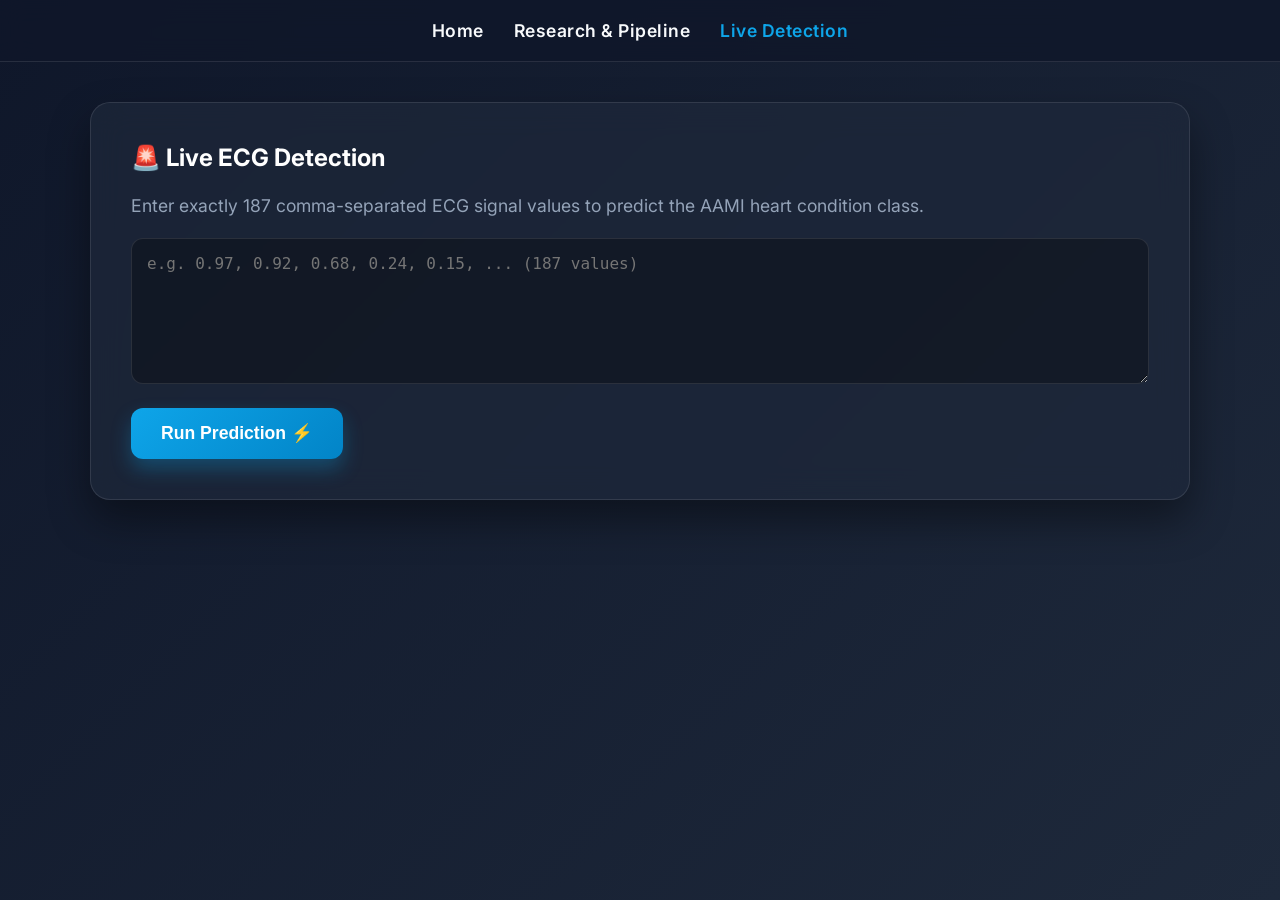
==== Frontend/detect.html @ 258dae29 "Initial commit" ====
<!DOCTYPE html>
<html lang="en">
<head>
    <meta charset="UTF-8">
    <meta name="viewport" content="width=device-width, initial-scale=1.0">
    <title>ECG Anomaly Detection | Detect</title>
    <link rel="stylesheet" href="style.css">
</head>
<body>

    <div class="navbar">
        <a href="index.html">Home</a>
        <a href="research.html">Research & Pipeline</a>
        <a href="detect.html" class="active">Live Detection</a>
    </div>

    <div class="container">
        <div class="card">
            <h2>🚨 Live ECG Detection</h2>
            <p>Enter exactly 187 comma-separated ECG signal values to predict the AAMI heart condition class.</p>

            <textarea id="ecgInput" rows="6" placeholder="e.g. 0.97, 0.92, 0.68, 0.24, 0.15, ... (187 values)"></textarea>

            <br><br>
            <button id="predictBtn" onclick="predict()">Run Prediction ⚡</button>

            <div class="result-box" id="resultBox">
                <div class="result-title" id="predClass">Result</div>
                <p><strong>Confidence:</strong> <span id="predConf">0</span>%</p>
            </div>
        </div>
    </div>

    <script>
        function predict() {
            const input = document.getElementById("ecgInput").value;
            if(!input.trim()) {
                alert("Please enter ECG values.");
                return;
            }

            const ecg = input.split(",").map(val => Number(val.trim()));
            
            const btn = document.getElementById("predictBtn");
            btn.textContent = "Analyzing...";
            btn.disabled = true;

            fetch("http://127.0.0.1:5000/predict", {
                method: "POST",
                headers: { "Content-Type": "application/json" },
                body: JSON.stringify({ ecg: ecg })
            })
            .then(response => response.json())
            .then(data => {
                btn.textContent = "Run Prediction ⚡";
                btn.disabled = false;
                
                const box = document.getElementById("resultBox");
                box.style.display = "block";

                if(data.error) {
                    document.getElementById("predClass").textContent = "Error";
                    document.getElementById("predClass").className = "result-title result-danger";
                    document.getElementById("predConf").parentElement.innerHTML = data.error;
                } else {
                    document.getElementById("predClass").textContent = data.result;
                    document.getElementById("predClass").className = "result-title result-" + data.urgency;
                    document.getElementById("predConf").parentElement.innerHTML = "<strong>Confidence:</strong> " + data.confidence + "%";
                }
            })
            .catch(error => {
                btn.textContent = "Run Prediction ⚡";
                btn.disabled = false;
                alert("Failed to connect to the backend API.");
            });
        }
    </script>

</body>
</html>
---- Frontend/style.css ----
@import url('https://fonts.googleapis.com/css2?family=Inter:wght@300;400;600;800&display=swap');

:root {
    --primary-color: #0ea5e9;
    --primary-hover: #0284c7;
    --bg-color: #0f172a;
    --card-bg: rgba(30, 41, 59, 0.7);
    --text-main: #f8fafc;
    --text-muted: #94a3b8;
    --border-color: rgba(255, 255, 255, 0.1);
}

body {
    font-family: 'Inter', sans-serif;
    margin: 0;
    background: linear-gradient(135deg, #0f172a 0%, #1e293b 100%);
    color: var(--text-main);
    min-height: 100vh;
    background-attachment: fixed;
}

.navbar {
    background: rgba(15, 23, 42, 0.8);
    backdrop-filter: blur(12px);
    -webkit-backdrop-filter: blur(12px);
    padding: 20px 40px;
    display: flex;
    justify-content: center;
    gap: 30px;
    border-bottom: 1px solid var(--border-color);
    position: sticky;
    top: 0;
    z-index: 100;
}

.navbar a {
    color: var(--text-main);
    text-decoration: none;
    font-weight: 600;
    font-size: 1.1rem;
    transition: color 0.3s ease;
    letter-spacing: 0.5px;
}

.navbar a:hover, .navbar a.active {
    color: var(--primary-color);
}

.container {
    max-width: 1100px;
    margin: 40px auto;
    padding: 0 20px;
}

.card {
    background: var(--card-bg);
    backdrop-filter: blur(16px);
    -webkit-backdrop-filter: blur(16px);
    border: 1px solid var(--border-color);
    padding: 40px;
    border-radius: 20px;
    box-shadow: 0 20px 40px rgba(0, 0, 0, 0.4);
    margin-bottom: 40px;
    transition: transform 0.3s ease;
}

.card:hover {
    transform: translateY(-5px);
}

h1, h2, h3 {
    margin-top: 0;
    color: #ffffff;
}

h1 {
    font-size: 2.5rem;
    font-weight: 800;
    background: -webkit-linear-gradient(45deg, #38bdf8, #818cf8);
    -webkit-background-clip: text;
    -webkit-text-fill-color: transparent;
}

p {
    color: var(--text-muted);
    line-height: 1.6;
    font-size: 1.1rem;
}

.hero-stats {
    display: flex;
    gap: 20px;
    margin-top: 30px;
    flex-wrap: wrap;
}

.stat-box {
    flex: 1;
    background: rgba(255, 255, 255, 0.05);
    padding: 20px;
    border-radius: 15px;
    text-align: center;
    border: 1px solid var(--border-color);
}

.stat-box h3 {
    font-size: 2rem;
    margin-bottom: 5px;
    color: var(--primary-color);
}

.stat-box p {
    font-size: 0.9rem;
    margin: 0;
}

button {
    background: linear-gradient(135deg, var(--primary-color) 0%, var(--primary-hover) 100%);
    color: white;
    padding: 15px 30px;
    font-size: 1.1rem;
    font-weight: 600;
    border: none;
    border-radius: 12px;
    cursor: pointer;
    transition: all 0.3s ease;
    box-shadow: 0 10px 20px rgba(14, 165, 233, 0.3);
}

button:hover {
    transform: scale(1.05);
    box-shadow: 0 15px 25px rgba(14, 165, 233, 0.4);
}

textarea {
    width: 100%;
    box-sizing: border-box;
    padding: 15px;
    background: rgba(0, 0, 0, 0.3);
    border: 1px solid var(--border-color);
    border-radius: 12px;
    color: var(--text-main);
    font-family: monospace;
    font-size: 1rem;
    resize: vertical;
    transition: border-color 0.3s ease;
}

textarea:focus {
    outline: none;
    border-color: var(--primary-color);
}

img {
    max-width: 100%;
    border-radius: 12px;
    margin-top: 20px;
    border: 1px solid var(--border-color);
}

.result-box {
    margin-top: 30px;
    padding: 20px;
    border-radius: 12px;
    background: rgba(0,0,0,0.2);
    border: 1px solid var(--border-color);
    display: none;
    animation: fadeIn 0.5s ease;
}

@keyframes fadeIn {
    from { opacity: 0; transform: translateY(10px); }
    to { opacity: 1; transform: translateY(0); }
}

.result-title {
    font-size: 1.5rem;
    font-weight: 800;
    margin-bottom: 10px;
}

.result-success { color: #4ade80; }
.result-danger { color: #f87171; }

#results-json {
    background: rgba(0,0,0,0.3);
    padding: 20px;
    border-radius: 12px;
    color: #a7f3d0;
    font-family: monospace;
    white-space: pre-wrap;
    text-align: left;
    border: 1px solid var(--border-color);
}
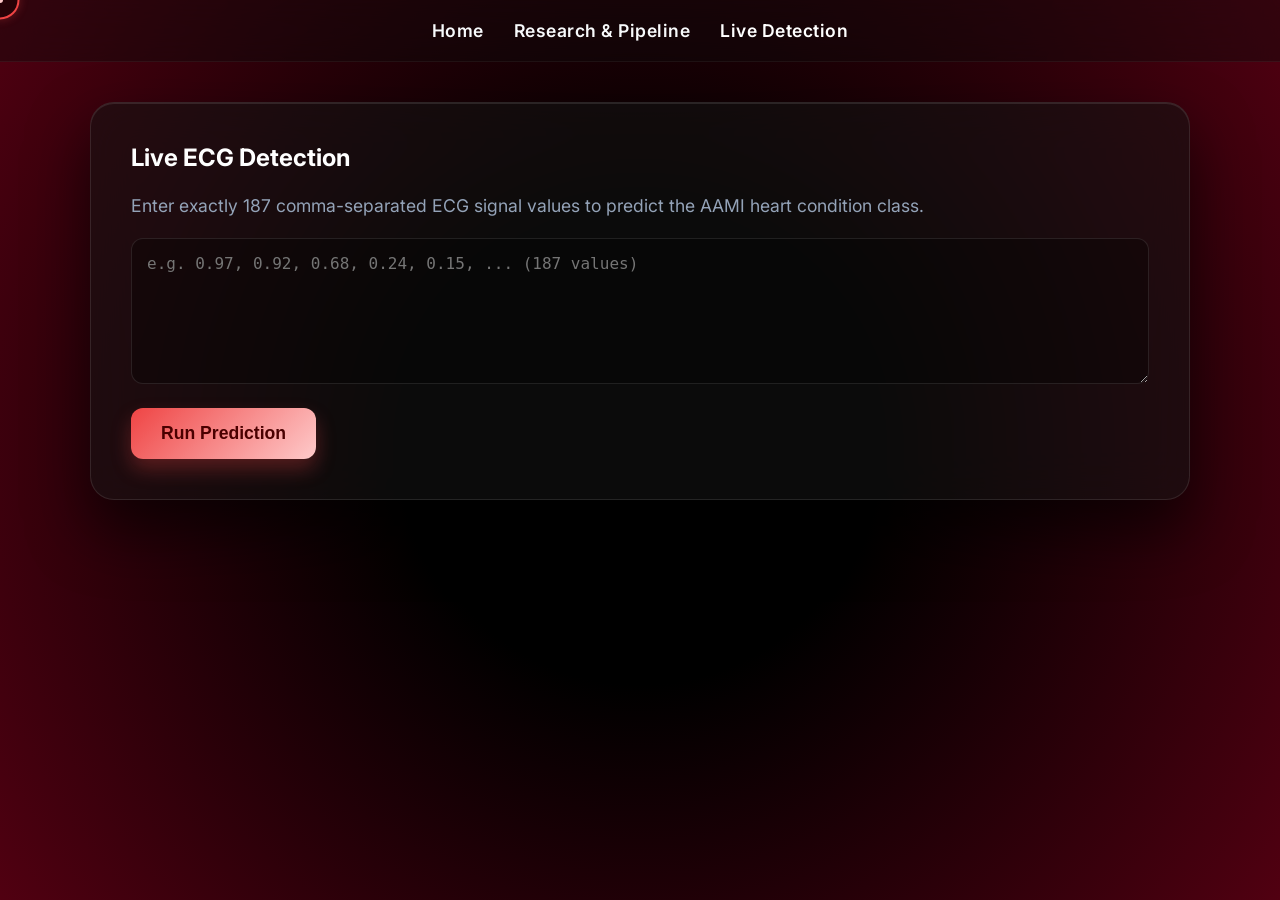
==== commit 6d9e456a: "Update UI/UX and ignore large model files" ====
--- a/Frontend/detect.html
+++ b/Frontend/detect.html
@@ -16,13 +16,13 @@
 
     <div class="container">
         <div class="card">
-            <h2>🚨 Live ECG Detection</h2>
+            <h2>Live ECG Detection</h2>
             <p>Enter exactly 187 comma-separated ECG signal values to predict the AAMI heart condition class.</p>
 
             <textarea id="ecgInput" rows="6" placeholder="e.g. 0.97, 0.92, 0.68, 0.24, 0.15, ... (187 values)"></textarea>
 
             <br><br>
-            <button id="predictBtn" onclick="predict()">Run Prediction ⚡</button>
+            <button id="predictBtn" onclick="predict()">Run Prediction</button>
 
             <div class="result-box" id="resultBox">
                 <div class="result-title" id="predClass">Result</div>
@@ -52,7 +52,7 @@
             })
             .then(response => response.json())
             .then(data => {
-                btn.textContent = "Run Prediction ⚡";
+                btn.textContent = "Run Prediction";
                 btn.disabled = false;
                 
                 const box = document.getElementById("resultBox");
@@ -69,12 +69,13 @@
                 }
             })
             .catch(error => {
-                btn.textContent = "Run Prediction ⚡";
+                btn.textContent = "Run Prediction";
                 btn.disabled = false;
                 alert("Failed to connect to the backend API.");
             });
         }
     </script>
 
+    <script src="cursor.js"></script>
 </body>
 </html>
--- a/Frontend/style.css
+++ b/Frontend/style.css
@@ -1,8 +1,8 @@
 @import url('https://fonts.googleapis.com/css2?family=Inter:wght@300;400;600;800&display=swap');
 
 :root {
-    --primary-color: #0ea5e9;
-    --primary-hover: #0284c7;
+    --primary-color: #ffffff;
+    --primary-hover: #f1f5f9;
     --bg-color: #0f172a;
     --card-bg: rgba(30, 41, 59, 0.7);
     --text-main: #f8fafc;
@@ -13,21 +13,33 @@
 body {
     font-family: 'Inter', sans-serif;
     margin: 0;
-    background: linear-gradient(135deg, #0f172a 0%, #1e293b 100%);
+    background: radial-gradient(circle at center, #000000 30%, #680016 120%);
     color: var(--text-main);
     min-height: 100vh;
     background-attachment: fixed;
+    overflow-x: hidden;
+}
+
+.spline-container {
+    position: fixed;
+    top: 0;
+    left: 0;
+    width: 100%;
+    height: 100vh;
+    z-index: -1;
+    pointer-events: none;
+    /* Allows interacting with the cards over the iframe */
 }
 
 .navbar {
-    background: rgba(15, 23, 42, 0.8);
-    backdrop-filter: blur(12px);
-    -webkit-backdrop-filter: blur(12px);
+    background: rgba(10, 10, 10, 0.4);
+    backdrop-filter: blur(20px);
+    -webkit-backdrop-filter: blur(20px);
     padding: 20px 40px;
     display: flex;
     justify-content: center;
     gap: 30px;
-    border-bottom: 1px solid var(--border-color);
+    border-bottom: 1px solid rgba(255, 255, 255, 0.05);
     position: sticky;
     top: 0;
     z-index: 100;
@@ -42,7 +54,8 @@
     letter-spacing: 0.5px;
 }
 
-.navbar a:hover, .navbar a.active {
+.navbar a:hover,
+.navbar a.active {
     color: var(--primary-color);
 }
 
@@ -53,13 +66,13 @@
 }
 
 .card {
-    background: var(--card-bg);
-    backdrop-filter: blur(16px);
-    -webkit-backdrop-filter: blur(16px);
-    border: 1px solid var(--border-color);
+    background: rgba(20, 20, 20, 0.55);
+    backdrop-filter: blur(24px);
+    -webkit-backdrop-filter: blur(24px);
+    border: 1px solid rgba(255, 255, 255, 0.1);
     padding: 40px;
-    border-radius: 20px;
-    box-shadow: 0 20px 40px rgba(0, 0, 0, 0.4);
+    border-radius: 24px;
+    box-shadow: 0 30px 60px rgba(0, 0, 0, 0.6), inset 0 1px 0 rgba(255, 255, 255, 0.1);
     margin-bottom: 40px;
     transition: transform 0.3s ease;
 }
@@ -68,7 +81,9 @@
     transform: translateY(-5px);
 }
 
-h1, h2, h3 {
+h1,
+h2,
+h3 {
     margin-top: 0;
     color: #ffffff;
 }
@@ -106,7 +121,7 @@
 .stat-box h3 {
     font-size: 2rem;
     margin-bottom: 5px;
-    color: var(--primary-color);
+    color: #ffffff;
 }
 
 .stat-box p {
@@ -115,21 +130,21 @@
 }
 
 button {
-    background: linear-gradient(135deg, var(--primary-color) 0%, var(--primary-hover) 100%);
-    color: white;
+    background: linear-gradient(135deg, #ef4444 0%, #fecaca 100%);
+    color: #4a0000;
     padding: 15px 30px;
     font-size: 1.1rem;
-    font-weight: 600;
+    font-weight: 800;
     border: none;
     border-radius: 12px;
     cursor: pointer;
     transition: all 0.3s ease;
-    box-shadow: 0 10px 20px rgba(14, 165, 233, 0.3);
+    box-shadow: 0 10px 20px rgba(239, 68, 68, 0.3);
 }
 
 button:hover {
     transform: scale(1.05);
-    box-shadow: 0 15px 25px rgba(14, 165, 233, 0.4);
+    box-shadow: 0 15px 25px rgba(239, 68, 68, 0.5);
 }
 
 textarea {
@@ -162,15 +177,22 @@
     margin-top: 30px;
     padding: 20px;
     border-radius: 12px;
-    background: rgba(0,0,0,0.2);
+    background: rgba(0, 0, 0, 0.2);
     border: 1px solid var(--border-color);
     display: none;
     animation: fadeIn 0.5s ease;
 }
 
 @keyframes fadeIn {
-    from { opacity: 0; transform: translateY(10px); }
-    to { opacity: 1; transform: translateY(0); }
+    from {
+        opacity: 0;
+        transform: translateY(10px);
+    }
+
+    to {
+        opacity: 1;
+        transform: translateY(0);
+    }
 }
 
 .result-title {
@@ -179,11 +201,16 @@
     margin-bottom: 10px;
 }
 
-.result-success { color: #4ade80; }
-.result-danger { color: #f87171; }
+.result-success {
+    color: #4ade80;
+}
+
+.result-danger {
+    color: #f87171;
+}
 
 #results-json {
-    background: rgba(0,0,0,0.3);
+    background: rgba(0, 0, 0, 0.3);
     padding: 20px;
     border-radius: 12px;
     color: #a7f3d0;
@@ -191,4 +218,45 @@
     white-space: pre-wrap;
     text-align: left;
     border: 1px solid var(--border-color);
+}
+
+/* Custom Cursor Styles */
+* {
+    cursor: none !important; /* Hide default cursor */
+}
+
+.cursor-dot {
+    position: fixed;
+    top: 0;
+    left: 0;
+    width: 6px;
+    height: 6px;
+    background-color: #fecaca; /* Soft pink */
+    border-radius: 50%;
+    pointer-events: none;
+    z-index: 99999;
+    transform: translate(-50%, -50%);
+}
+
+.cursor-outline {
+    position: fixed;
+    top: 0;
+    left: 0;
+    width: 35px;
+    height: 35px;
+    border: 2px solid #ef4444; /* Cherry Red */
+    background-color: rgba(20, 0, 0, 0.4); /* Dark blackish-red tint */
+    box-shadow: 0 0 10px rgba(239, 68, 68, 0.3);
+    border-radius: 50%;
+    pointer-events: none;
+    z-index: 99998;
+    transform: translate(-50%, -50%);
+    transition: width 0.15s, height 0.15s, background-color 0.15s;
+}
+
+.cursor-outline.hovering {
+    width: 60px;
+    height: 60px;
+    background-color: rgba(239, 68, 68, 0.3);
+    border-color: #fecaca; /* Pinkish outline on hover */
 }
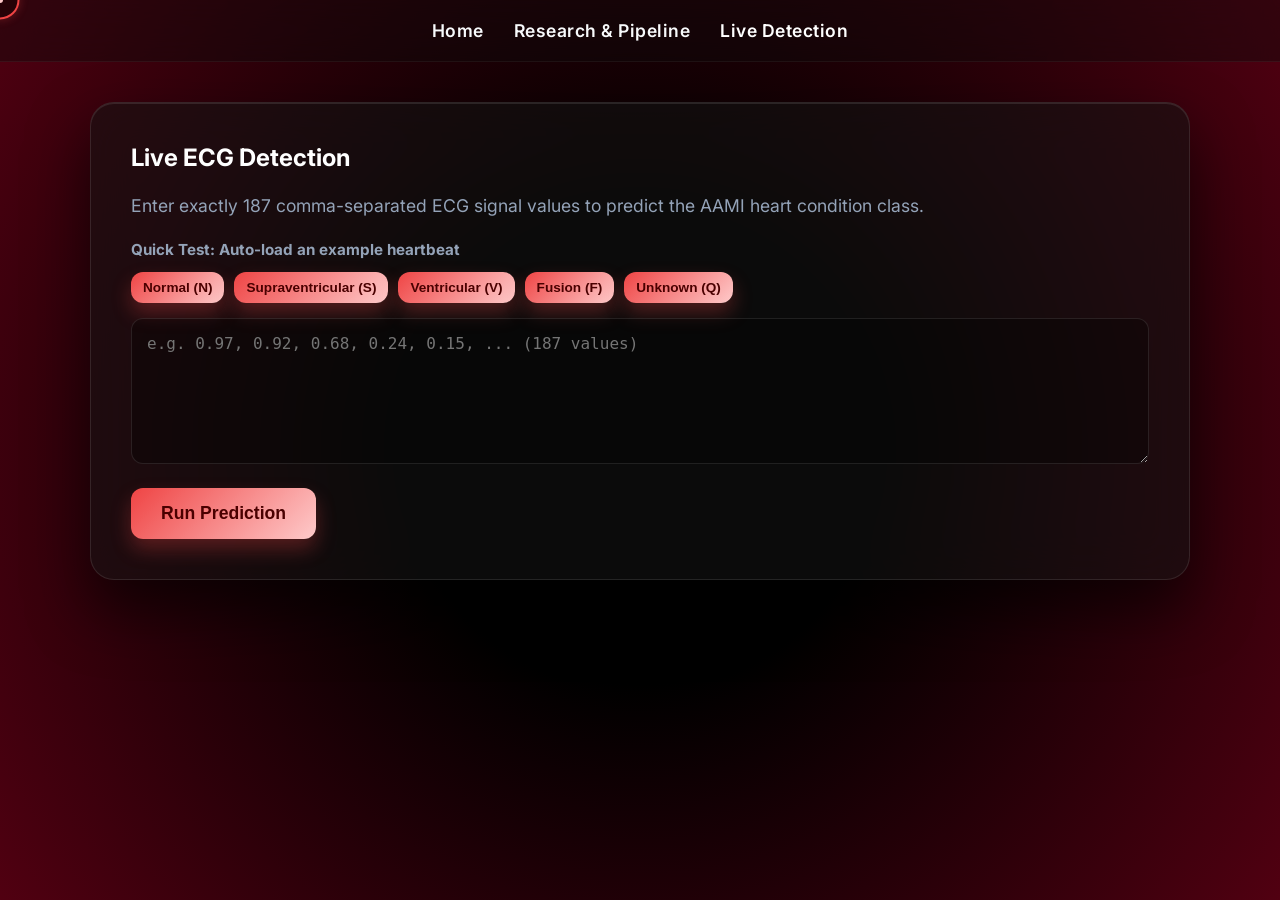
==== commit 243b022d: "add auto input value feature" ====
--- a/Frontend/detect.html
+++ b/Frontend/detect.html
@@ -19,6 +19,17 @@
             <h2>Live ECG Detection</h2>
             <p>Enter exactly 187 comma-separated ECG signal values to predict the AAMI heart condition class.</p>
 
+            <div style="margin-top: 15px; margin-bottom: 15px;">
+                <p style="font-size: 0.95rem; margin-bottom: 10px;"><strong>Quick Test: Auto-load an example heartbeat</strong></p>
+                <div style="display: flex; gap: 10px; flex-wrap: wrap;">
+                    <button style="padding: 8px 12px; font-size: 0.85rem;" onclick="loadExample('N')">Normal (N)</button>
+                    <button style="padding: 8px 12px; font-size: 0.85rem;" onclick="loadExample('S')">Supraventricular (S)</button>
+                    <button style="padding: 8px 12px; font-size: 0.85rem;" onclick="loadExample('V')">Ventricular (V)</button>
+                    <button style="padding: 8px 12px; font-size: 0.85rem;" onclick="loadExample('F')">Fusion (F)</button>
+                    <button style="padding: 8px 12px; font-size: 0.85rem;" onclick="loadExample('Q')">Unknown (Q)</button>
+                </div>
+            </div>
+
             <textarea id="ecgInput" rows="6" placeholder="e.g. 0.97, 0.92, 0.68, 0.24, 0.15, ... (187 values)"></textarea>
 
             <br><br>
@@ -32,6 +43,19 @@
     </div>
 
     <script>
+        const examples = {
+            "N": "1.0000, 0.7583, 0.1116, 0.0000, 0.0806, 0.0785, 0.0661, 0.0496, 0.0475, 0.0351, 0.0310, 0.0289, 0.0351, 0.0269, 0.0393, 0.0351, 0.0434, 0.0475, 0.0537, 0.0537, 0.0702, 0.0723, 0.0847, 0.0971, 0.1219, 0.1322, 0.1694, 0.1963, 0.2149, 0.2355, 0.2541, 0.2645, 0.2851, 0.2727, 0.2665, 0.2397, 0.2149, 0.1736, 0.1570, 0.1240, 0.1219, 0.1074, 0.1054, 0.0971, 0.1054, 0.0992, 0.1054, 0.0992, 0.1074, 0.1074, 0.1157, 0.1116, 0.1219, 0.1116, 0.1198, 0.1116, 0.1136, 0.1116, 0.1219, 0.1054, 0.1074, 0.1012, 0.1012, 0.0868, 0.0930, 0.0847, 0.0826, 0.0785, 0.0785, 0.0702, 0.0764, 0.0682, 0.0785, 0.0702, 0.0682, 0.0682, 0.0744, 0.0723, 0.0909, 0.1012, 0.1074, 0.1054, 0.1219, 0.1157, 0.1095, 0.0971, 0.1033, 0.0971, 0.0868, 0.0723, 0.0702, 0.0537, 0.0579, 0.0496, 0.0579, 0.0517, 0.0558, 0.0537, 0.0537, 0.0000, 0.0124, 0.1880, 0.6818, 0.9752, 0.6157, 0.0413, 0.0124, 0.0868, 0.0661, 0.0661, 0.0517, 0.0393, 0.0434, 0.0331, 0.0413, 0.0351, 0.0455, 0.0413, 0.0455, 0.0434, 0.0496, 0.0475, 0.0640, 0.0682, 0.0000, 0.0000, 0.0000, 0.0000, 0.0000, 0.0000, 0.0000, 0.0000, 0.0000, 0.0000, 0.0000, 0.0000, 0.0000, 0.0000, 0.0000, 0.0000, 0.0000, 0.0000, 0.0000, 0.0000, 0.0000, 0.0000, 0.0000, 0.0000, 0.0000, 0.0000, 0.0000, 0.0000, 0.0000, 0.0000, 0.0000, 0.0000, 0.0000, 0.0000, 0.0000, 0.0000, 0.0000, 0.0000, 0.0000, 0.0000, 0.0000, 0.0000, 0.0000, 0.0000, 0.0000, 0.0000, 0.0000, 0.0000, 0.0000, 0.0000, 0.0000, 0.0000, 0.0000, 0.0000, 0.0000, 0.0000, 0.0000, 0.0000, 0.0000, 0.0000, 0.0000, 0.0000, 0.0000",
+            "S": "1.0000, 0.7590, 0.4731, 0.1931, 0.1422, 0.1766, 0.1617, 0.1422, 0.1213, 0.1078, 0.0958, 0.0793, 0.0763, 0.0614, 0.0539, 0.0584, 0.0569, 0.0599, 0.0793, 0.0943, 0.1153, 0.1497, 0.1766, 0.2335, 0.2814, 0.3084, 0.3518, 0.3787, 0.3922, 0.4042, 0.3997, 0.3952, 0.3832, 0.3578, 0.3518, 0.3443, 0.3114, 0.2919, 0.2754, 0.2605, 0.2545, 0.2380, 0.2440, 0.2530, 0.2500, 0.2545, 0.2635, 0.2605, 0.2650, 0.2560, 0.2470, 0.2560, 0.2470, 0.2395, 0.2470, 0.2440, 0.2440, 0.2350, 0.2335, 0.2470, 0.2395, 0.2201, 0.2201, 0.2380, 0.2455, 0.2335, 0.2365, 0.2515, 0.2246, 0.2036, 0.2186, 0.2096, 0.2066, 0.2021, 0.2111, 0.2246, 0.2111, 0.1976, 0.2036, 0.4057, 0.7725, 0.9746, 0.7365, 0.3802, 0.1198, 0.0000, 0.0778, 0.1317, 0.1168, 0.1018, 0.1003, 0.1018, 0.0958, 0.0868, 0.1048, 0.0000, 0.0000, 0.0000, 0.0000, 0.0000, 0.0000, 0.0000, 0.0000, 0.0000, 0.0000, 0.0000, 0.0000, 0.0000, 0.0000, 0.0000, 0.0000, 0.0000, 0.0000, 0.0000, 0.0000, 0.0000, 0.0000, 0.0000, 0.0000, 0.0000, 0.0000, 0.0000, 0.0000, 0.0000, 0.0000, 0.0000, 0.0000, 0.0000, 0.0000, 0.0000, 0.0000, 0.0000, 0.0000, 0.0000, 0.0000, 0.0000, 0.0000, 0.0000, 0.0000, 0.0000, 0.0000, 0.0000, 0.0000, 0.0000, 0.0000, 0.0000, 0.0000, 0.0000, 0.0000, 0.0000, 0.0000, 0.0000, 0.0000, 0.0000, 0.0000, 0.0000, 0.0000, 0.0000, 0.0000, 0.0000, 0.0000, 0.0000, 0.0000, 0.0000, 0.0000, 0.0000, 0.0000, 0.0000, 0.0000, 0.0000, 0.0000, 0.0000, 0.0000, 0.0000, 0.0000, 0.0000, 0.0000, 0.0000, 0.0000, 0.0000, 0.0000, 0.0000, 0.0000, 0.0000, 0.0000, 0.0000, 0.0000",
+            "V": "0.0000, 0.0412, 0.1124, 0.1461, 0.2022, 0.3221, 0.3633, 0.4139, 0.4270, 0.4850, 0.5112, 0.5206, 0.5487, 0.5993, 0.6067, 0.6404, 0.6648, 0.7303, 0.7809, 0.8521, 0.8970, 0.9532, 0.9700, 1.0000, 0.9925, 0.9850, 0.9438, 0.8989, 0.8240, 0.7528, 0.7116, 0.6667, 0.6030, 0.5768, 0.5974, 0.6704, 0.5955, 0.5131, 0.4232, 0.2772, 0.1199, 0.0824, 0.0225, 0.0393, 0.0543, 0.0637, 0.1985, 0.3034, 0.3558, 0.0000, 0.0000, 0.0000, 0.0000, 0.0000, 0.0000, 0.0000, 0.0000, 0.0000, 0.0000, 0.0000, 0.0000, 0.0000, 0.0000, 0.0000, 0.0000, 0.0000, 0.0000, 0.0000, 0.0000, 0.0000, 0.0000, 0.0000, 0.0000, 0.0000, 0.0000, 0.0000, 0.0000, 0.0000, 0.0000, 0.0000, 0.0000, 0.0000, 0.0000, 0.0000, 0.0000, 0.0000, 0.0000, 0.0000, 0.0000, 0.0000, 0.0000, 0.0000, 0.0000, 0.0000, 0.0000, 0.0000, 0.0000, 0.0000, 0.0000, 0.0000, 0.0000, 0.0000, 0.0000, 0.0000, 0.0000, 0.0000, 0.0000, 0.0000, 0.0000, 0.0000, 0.0000, 0.0000, 0.0000, 0.0000, 0.0000, 0.0000, 0.0000, 0.0000, 0.0000, 0.0000, 0.0000, 0.0000, 0.0000, 0.0000, 0.0000, 0.0000, 0.0000, 0.0000, 0.0000, 0.0000, 0.0000, 0.0000, 0.0000, 0.0000, 0.0000, 0.0000, 0.0000, 0.0000, 0.0000, 0.0000, 0.0000, 0.0000, 0.0000, 0.0000, 0.0000, 0.0000, 0.0000, 0.0000, 0.0000, 0.0000, 0.0000, 0.0000, 0.0000, 0.0000, 0.0000, 0.0000, 0.0000, 0.0000, 0.0000, 0.0000, 0.0000, 0.0000, 0.0000, 0.0000, 0.0000, 0.0000, 0.0000, 0.0000, 0.0000, 0.0000, 0.0000, 0.0000, 0.0000, 0.0000, 0.0000, 0.0000, 0.0000, 0.0000, 0.0000, 0.0000, 0.0000, 0.0000, 0.0000, 0.0000, 0.0000, 0.0000, 0.0000",
+            "F": "0.8681, 1.0000, 0.7813, 0.3556, 0.2070, 0.1770, 0.1452, 0.1402, 0.1269, 0.1319, 0.1219, 0.1202, 0.1119, 0.1219, 0.1068, 0.1102, 0.0902, 0.0952, 0.0785, 0.0851, 0.0768, 0.0818, 0.0785, 0.0952, 0.1018, 0.1285, 0.1319, 0.1636, 0.1736, 0.1953, 0.1920, 0.2020, 0.1920, 0.1970, 0.1886, 0.1920, 0.1836, 0.1920, 0.1870, 0.1937, 0.1870, 0.1903, 0.1836, 0.1937, 0.1870, 0.2020, 0.2070, 0.2421, 0.2821, 0.3589, 0.4290, 0.5275, 0.6010, 0.6978, 0.7596, 0.7546, 0.6845, 0.6494, 0.6027, 0.6110, 0.5910, 0.4741, 0.2621, 0.1503, 0.1002, 0.0885, 0.0601, 0.0551, 0.0384, 0.0401, 0.0184, 0.0167, 0.0000, 0.0000, 0.0000, 0.0000, 0.0000, 0.0000, 0.0000, 0.0000, 0.0000, 0.0000, 0.0000, 0.0000, 0.0000, 0.0000, 0.0000, 0.0000, 0.0000, 0.0000, 0.0000, 0.0000, 0.0000, 0.0000, 0.0000, 0.0000, 0.0000, 0.0000, 0.0000, 0.0000, 0.0000, 0.0000, 0.0000, 0.0000, 0.0000, 0.0000, 0.0000, 0.0000, 0.0000, 0.0000, 0.0000, 0.0000, 0.0000, 0.0000, 0.0000, 0.0000, 0.0000, 0.0000, 0.0000, 0.0000, 0.0000, 0.0000, 0.0000, 0.0000, 0.0000, 0.0000, 0.0000, 0.0000, 0.0000, 0.0000, 0.0000, 0.0000, 0.0000, 0.0000, 0.0000, 0.0000, 0.0000, 0.0000, 0.0000, 0.0000, 0.0000, 0.0000, 0.0000, 0.0000, 0.0000, 0.0000, 0.0000, 0.0000, 0.0000, 0.0000, 0.0000, 0.0000, 0.0000, 0.0000, 0.0000, 0.0000, 0.0000, 0.0000, 0.0000, 0.0000, 0.0000, 0.0000, 0.0000, 0.0000, 0.0000, 0.0000, 0.0000, 0.0000, 0.0000, 0.0000, 0.0000, 0.0000, 0.0000, 0.0000, 0.0000, 0.0000, 0.0000, 0.0000, 0.0000, 0.0000, 0.0000, 0.0000, 0.0000, 0.0000, 0.0000, 0.0000, 0.0000",
+            "Q": "1.0000, 0.8691, 0.5407, 0.3160, 0.1333, 0.1037, 0.1037, 0.1086, 0.1012, 0.1086, 0.0889, 0.0988, 0.0815, 0.0840, 0.0741, 0.0716, 0.0642, 0.0593, 0.0444, 0.0494, 0.0370, 0.0346, 0.0222, 0.0321, 0.0173, 0.0099, 0.0099, 0.0099, 0.0000, 0.0049, 0.0074, 0.0198, 0.0123, 0.0321, 0.0296, 0.0519, 0.0568, 0.0864, 0.0815, 0.1086, 0.1062, 0.1235, 0.1235, 0.1383, 0.1358, 0.1407, 0.1407, 0.1407, 0.1383, 0.1432, 0.1432, 0.1407, 0.1309, 0.1358, 0.1309, 0.1407, 0.1185, 0.1309, 0.1235, 0.1358, 0.1309, 0.1333, 0.1259, 0.1333, 0.1210, 0.1259, 0.1210, 0.1309, 0.1259, 0.1457, 0.1407, 0.1556, 0.1432, 0.1679, 0.1704, 0.1778, 0.1531, 0.1556, 0.1432, 0.1432, 0.1383, 0.1407, 0.1333, 0.1481, 0.1556, 0.1556, 0.1506, 0.1556, 0.1531, 0.1605, 0.1580, 0.1654, 0.1605, 0.1630, 0.1852, 0.2790, 0.4247, 0.9728, 0.8074, 0.9160, 0.6963, 0.4543, 0.2346, 0.1407, 0.1160, 0.1210, 0.1136, 0.1235, 0.1136, 0.1086, 0.1012, 0.0988, 0.0889, 0.0889, 0.0790, 0.0790, 0.0667, 0.0765, 0.0000, 0.0000, 0.0000, 0.0000, 0.0000, 0.0000, 0.0000, 0.0000, 0.0000, 0.0000, 0.0000, 0.0000, 0.0000, 0.0000, 0.0000, 0.0000, 0.0000, 0.0000, 0.0000, 0.0000, 0.0000, 0.0000, 0.0000, 0.0000, 0.0000, 0.0000, 0.0000, 0.0000, 0.0000, 0.0000, 0.0000, 0.0000, 0.0000, 0.0000, 0.0000, 0.0000, 0.0000, 0.0000, 0.0000, 0.0000, 0.0000, 0.0000, 0.0000, 0.0000, 0.0000, 0.0000, 0.0000, 0.0000, 0.0000, 0.0000, 0.0000, 0.0000, 0.0000, 0.0000, 0.0000, 0.0000, 0.0000, 0.0000, 0.0000, 0.0000, 0.0000, 0.0000, 0.0000, 0.0000, 0.0000, 0.0000, 0.0000, 0.0000, 0.0000"
+};
+
+        function loadExample(classLabel) {
+            document.getElementById("ecgInput").value = examples[classLabel];
+            document.getElementById("resultBox").style.display = "none";
+        }
+
         function predict() {
             const input = document.getElementById("ecgInput").value;
             if(!input.trim()) {
--- a/Frontend/style.css
+++ b/Frontend/style.css
@@ -89,11 +89,11 @@
 }
 
 h1 {
-    font-size: 2.5rem;
+    font-size: 3.5rem;
     font-weight: 800;
-    background: -webkit-linear-gradient(45deg, #38bdf8, #818cf8);
-    -webkit-background-clip: text;
-    -webkit-text-fill-color: transparent;
+    color: whitesmoke;
+    line-height: 1.2;
+    margin-bottom: 20px;
 }
 
 p {
